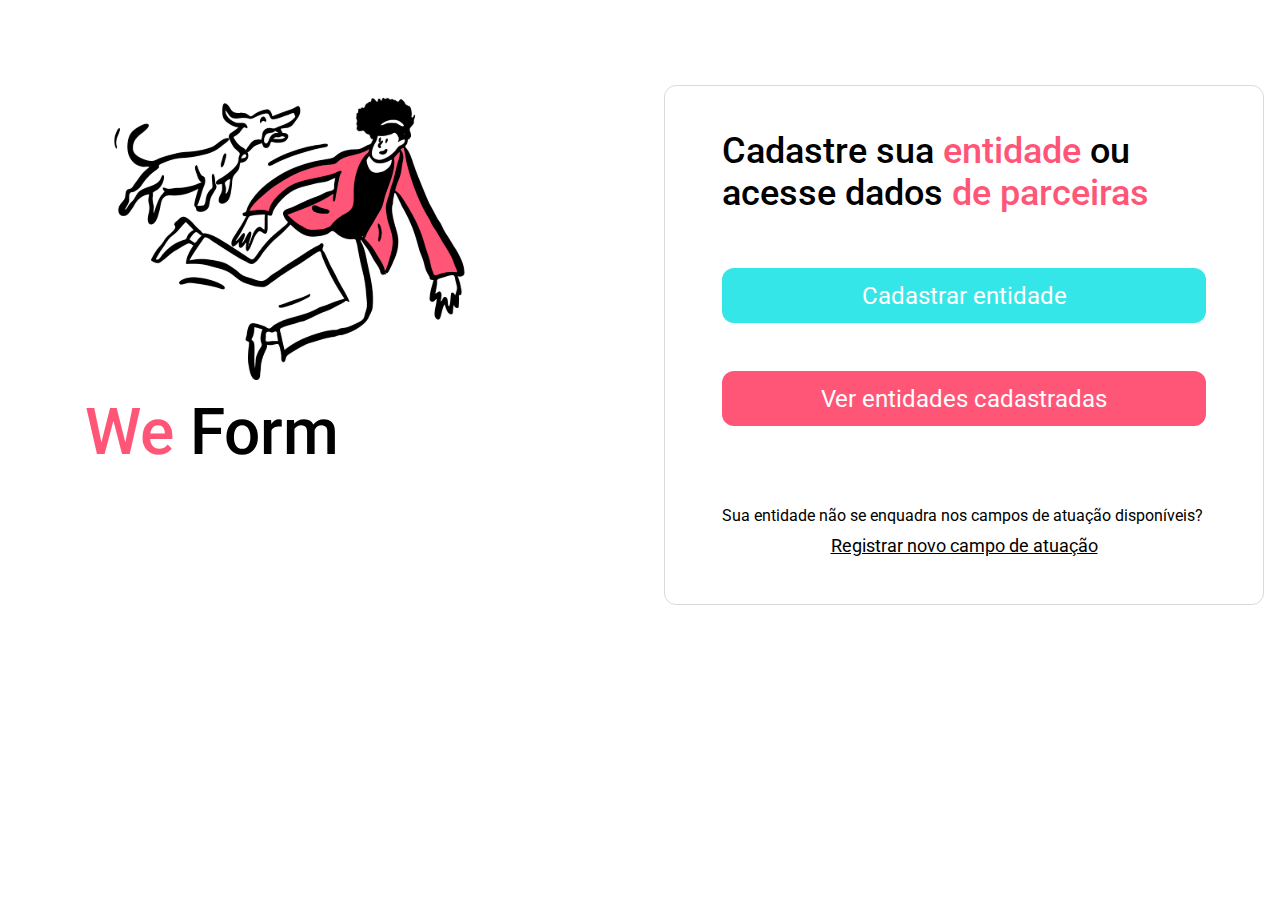
==== index.html @ ac45ebb6 "Primeiro Commit" ====
<!DOCTYPE html>
<html lang="en">
  <head>
    <meta charset="UTF-8" />
    <meta http-equiv="X-UA-Compatible" content="IE=edge" />
    <meta name="viewport" content="width=device-width, initial-scale=1.0" />
    <title>Projeto ADA</title>
    <link rel="stylesheet" href="styles.css" />

    <link rel="preconnect" href="https://fonts.googleapis.com" />
    <link rel="preconnect" href="https://fonts.gstatic.com" crossorigin />
    <link
      href="https://fonts.googleapis.com/css2?family=Roboto:ital,wght@0,100;0,300;0,400;0,500;1,700&display=swap"
      rel="stylesheet"
    />

    <link href="../../font-awesome/css/all.css" rel="stylesheet" />
  </head>
  <body>
    <div class="content">
      <aside>
        <img src="assets/hero.svg" alt="" srcset="" />

        <h1><span>We</span> Form</h1>
      </aside>

      <main>
        <h2>
          Cadastre sua <span>entidade</span> ou acesse dados
          <span>de parceiras</span>
        </h2>

        <div class="actions">
          <a href="cadastro-entidade.html">Cadastrar entidade</a>
          <a href="">Ver entidades cadastradas</a>
        </div>

        <footer>
          <p>Sua entidade não se enquadra nos campos de atuação disponíveis?</p>
          <a href="">Registrar novo campo de atuação</a>
        </footer>
      </main>
    </div>
  </body>
</html>
---- styles.css ----
* {
  margin: 0;
  padding: 0;
  box-sizing: border-box;
}

:root {
  font-size: 62.5%;
  --default-border: 0.1rem solid rgba(0, 0, 0, 0.15);
  --default-border-radius: 1.2rem;
}

body {
  font-family: "Roboto", sans-serif;
  font-size: 1.4rem;
}

.content {
  display: grid;
  grid-template-areas:
    ". . . . ."
    ". hero . form ."
    ". hero . form ."
    ". . . . .";
  gap: 8.5rem;
}

main {
  grid-area: form;
}

aside {
  grid-area: hero;
}

aside h1 {
  font-size: 6.4rem;
  font-weight: 500;
  line-height: 7.5rem;
}

aside h1 span,
main h2 span {
  color: #ff5678;
}

main {
  width: 60rem;
  height: 52rem;
  border: var(--default-border);
  padding: 4.4rem 5.7rem;
  border-radius: var(--default-border-radius);
  position: relative;
}

main h2 {
  max-width: 43rem;
  font-size: 3.6rem;
  font-weight: 500;
}

main .actions {
  display: flex;
  flex-flow: column wrap;
}

main .actions a {
  border-radius: var(--default-border-radius);
  text-decoration: none;
  font-size: 2.4rem;
  height: 5.5rem;
  background-color: #35e6e9;
  color: #fff;

  display: flex;
  justify-content: center;
  align-items: center;
  margin-top: 5.4rem;
}

main .actions a + a {
  background-color: #ff5678;
  margin-top: 4.8rem;
}

main header {
  display: flex;
  gap: 0 1.8rem;
  align-items: center;
}

main header i {
  font-size: 2.4rem;
  color: #ff5678;
}

main footer p {
  font-size: 1.6rem;
  margin-top: 8rem;
}

main footer a {
  margin-top: 1rem;
  font-size: 1.8rem;
  display: block;
  text-align: center;
  color: #000;
}

main form {
  margin-top: 1.6rem;
}

main form label {
  font-size: 1.8rem;
  font-weight: 400;
  text-transform: lowercase;
  margin-bottom: 1rem;
  display: block;
}

main form :is(input, select) {
  width: 489px;
  height: 5.5rem;
  display: block;

  background: #ffffff;
  border: var(--default-border);
  border-radius: var(--default-border-radius);
}

main form select {
  appearance: none;
}

main form .select-div {
  position: relative;
}

main form .select-div::after {
  top: 1.6rem;
  right: 1.6rem;
  font-size: 2.2rem;
  content: "\f107";
  font-family: "Font Awesome 6 Free";
  font-weight: 600;
  position: absolute;
  z-index: 1;
  color: #35e6e9;
}

main form .points {
  /* margin-top: 16rem; */

  position: relative;
}

main form input + button {
  position: absolute;
  right: -3.8rem;
  top: calc(2.7rem + 2.3rem);
  background-color: transparent;
  border: none;
  color: #35e6e9;
  font-size: 2.4rem;
  cursor: pointer;
}
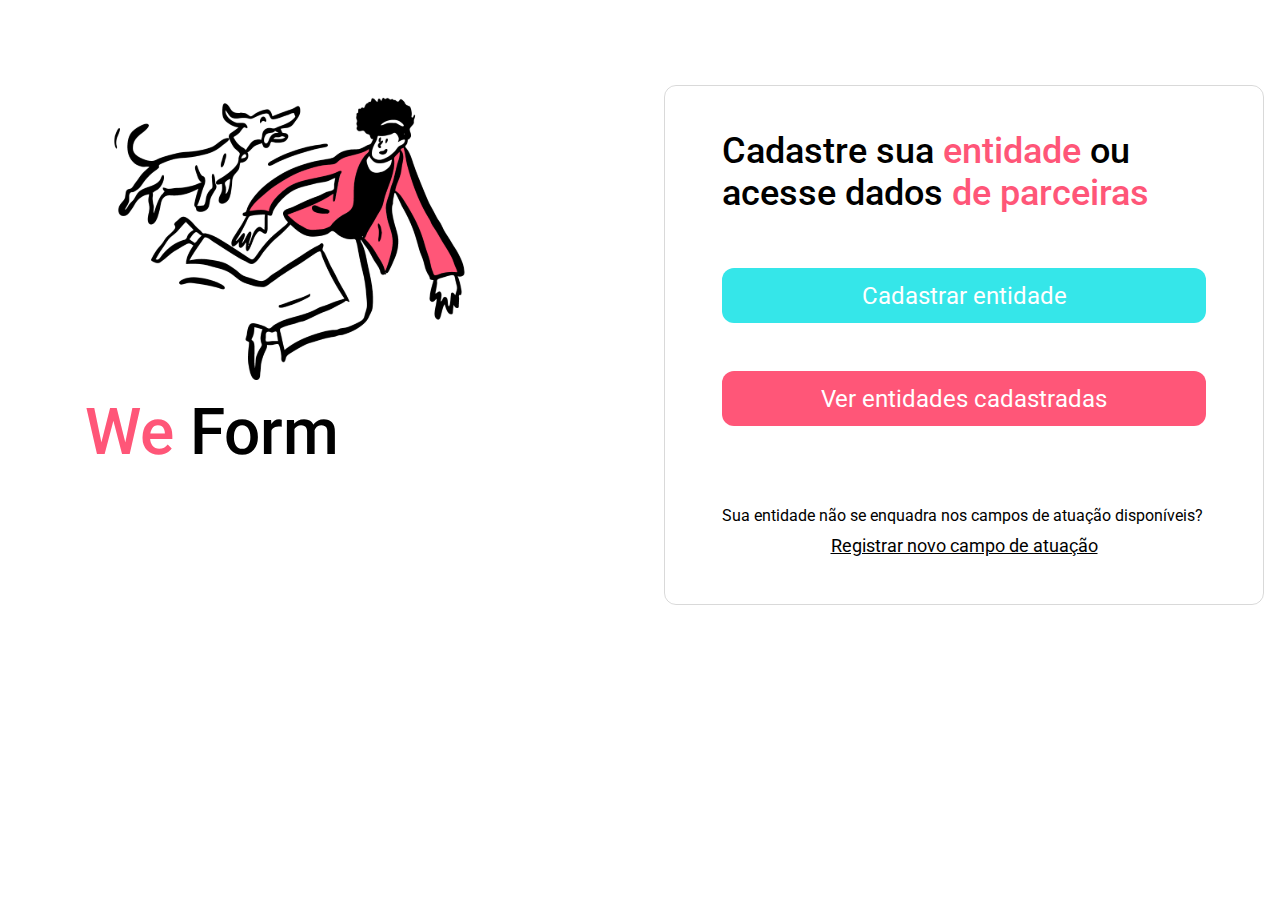
==== commit 04887c97: "Atualização das bibliotecas" ====
--- a/index.html
+++ b/index.html
@@ -15,6 +15,7 @@
     />
 
     <link href="../../font-awesome/css/all.css" rel="stylesheet" />
+    <link href="/your-path-to-fontawesome/css/v4-shims.css" rel="stylesheet" />
   </head>
   <body>
     <div class="content">
